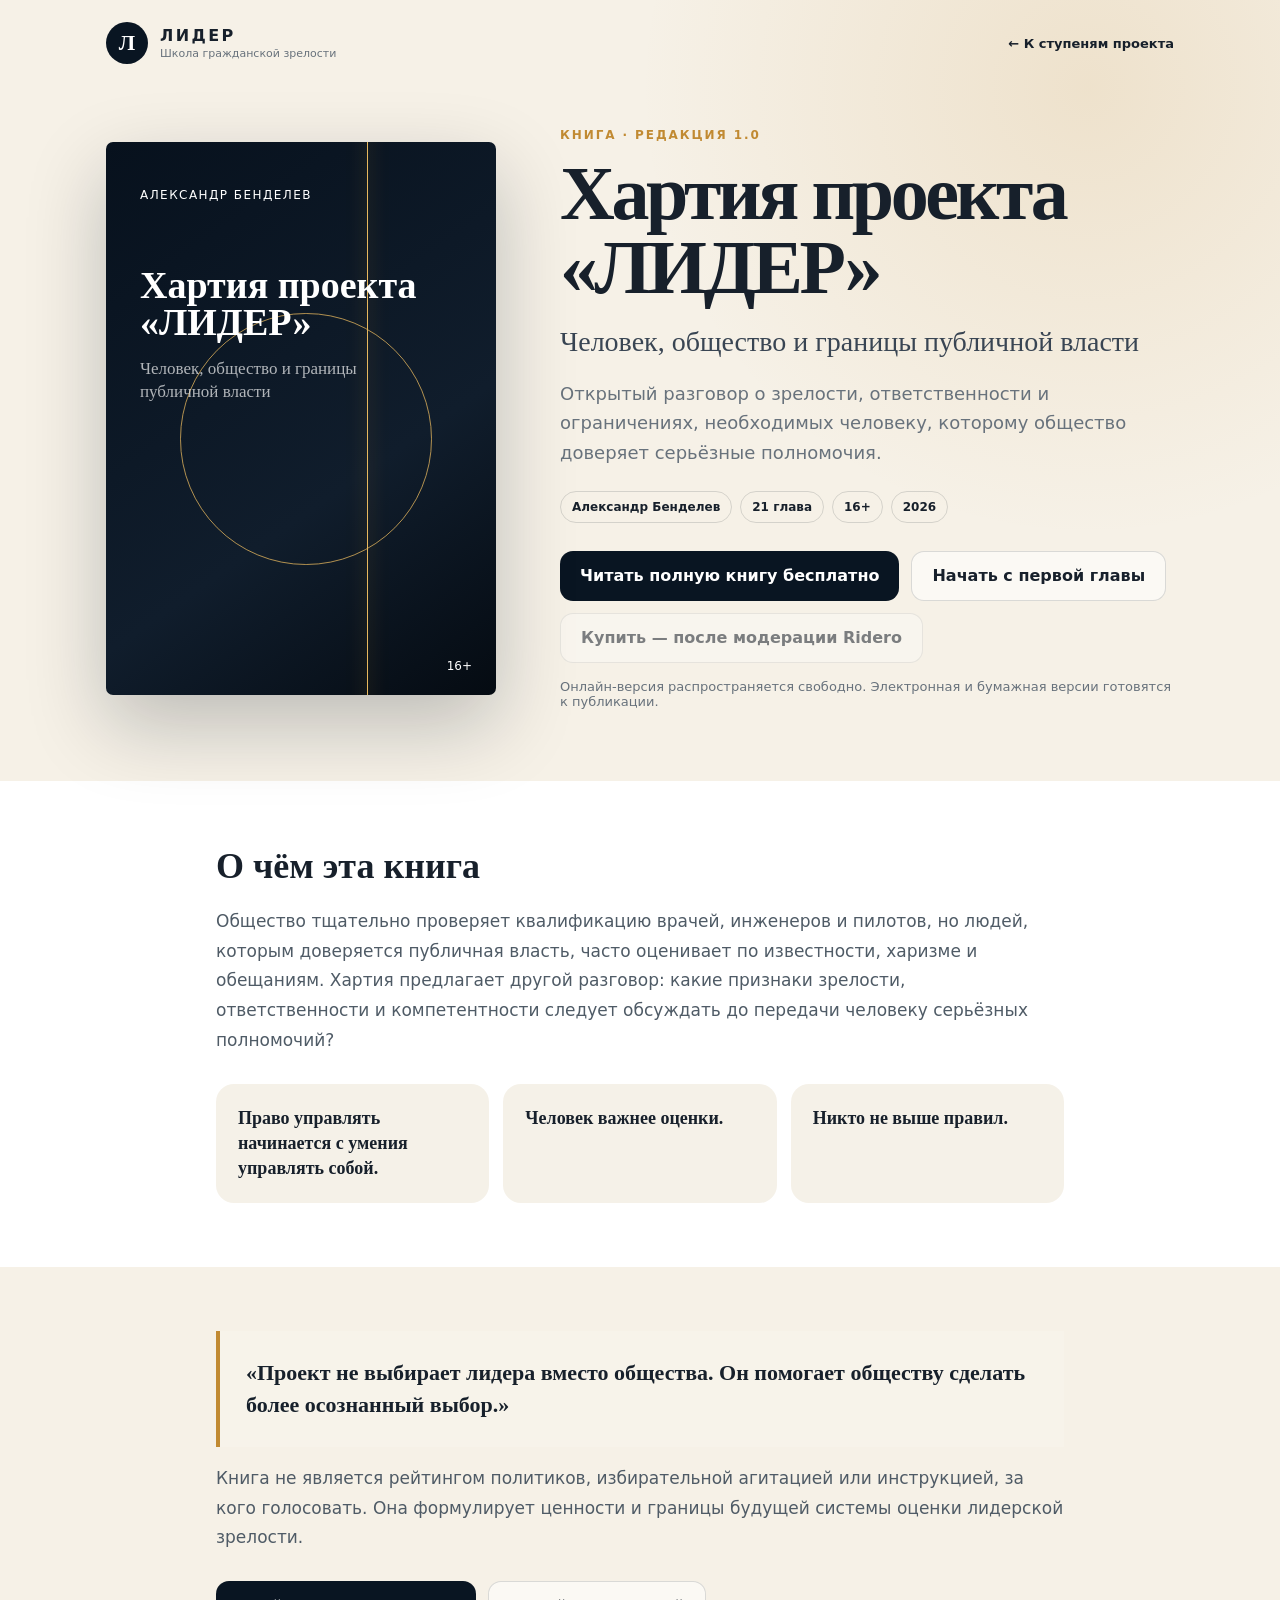
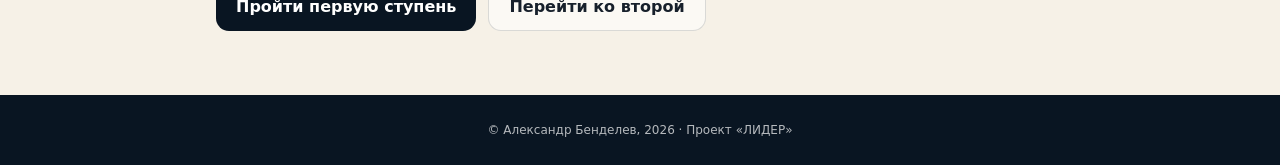
==== book/index.html @ b41b70ba "Добавить страницу книги Хартия проекта ЛИДЕР" ====
<!doctype html><html lang="ru"><head><meta charset="UTF-8"><meta name="viewport" content="width=device-width,initial-scale=1"><meta name="description" content="Хартия проекта ЛИДЕР: человек, общество и границы публичной власти. Читать бесплатно."><title>Хартия проекта «ЛИДЕР» — Александр Бенделев</title><style>
:root{--navy:#091522;--paper:#f6f1e7;--ink:#17202b;--muted:#68727c;--gold:#c18a32;--line:rgba(9,21,34,.14)}*{box-sizing:border-box}body{margin:0;color:var(--ink);background:radial-gradient(circle at 85% 5%,rgba(193,138,50,.15),transparent 28rem),var(--paper);font-family:Inter,system-ui,-apple-system,"Segoe UI",sans-serif}a{color:inherit}.header{display:flex;align-items:center;justify-content:space-between;gap:16px;max-width:1120px;margin:auto;padding:22px 26px}.brand{display:flex;align-items:center;gap:12px;text-decoration:none}.mark{display:grid;place-items:center;width:42px;height:42px;border-radius:50%;color:#fff;background:var(--navy);font:700 22px Georgia}.brand strong{letter-spacing:.15em}.brand small{display:block;color:var(--muted);font-size:11px;margin-top:2px}.back{font-size:13px;font-weight:700;text-decoration:none}.hero{max-width:1120px;margin:auto;padding:42px 26px 72px;display:grid;grid-template-columns:minmax(250px,390px) 1fr;gap:64px;align-items:center}.cover{position:relative;aspect-ratio:148/210;overflow:hidden;padding:46px 34px;color:#fff;background:linear-gradient(145deg,#07111d,#101d2c 62%,#050b12);border-radius:7px;box-shadow:0 30px 80px rgba(9,21,34,.24)}.cover:before{position:absolute;left:67%;top:-8%;width:1px;height:118%;content:"";background:#e8b85e;box-shadow:0 0 18px #d69832}.cover:after{position:absolute;left:19%;top:31%;width:64%;aspect-ratio:1;content:"";border:1px solid rgba(232,184,94,.75);border-radius:50%}.cover .ct{position:relative;z-index:2}.cover .author{font-size:12px;letter-spacing:.12em}.cover h2{margin:65px 0 14px;font:700 38px/.98 Georgia}.cover p{max-width:250px;color:rgba(255,255,255,.68);font:17px/1.35 Georgia}.cover .age{position:absolute;right:24px;bottom:22px;z-index:2;font-size:12px}.eyebrow{color:var(--gold);font-size:12px;font-weight:800;letter-spacing:.16em;text-transform:uppercase}.hero h1{margin:14px 0 18px;font:700 clamp(43px,7vw,76px)/.98 Georgia;letter-spacing:-.045em}.subtitle{font:400 clamp(20px,2.5vw,28px)/1.35 Georgia;color:#394553}.lead{max-width:700px;color:var(--muted);font-size:18px;line-height:1.65}.meta{display:flex;flex-wrap:wrap;gap:8px;margin:23px 0}.meta span{padding:8px 11px;border:1px solid var(--line);border-radius:999px;font-size:12px;font-weight:750}.actions{display:flex;flex-wrap:wrap;gap:12px;margin-top:28px}.button{display:inline-flex;align-items:center;justify-content:center;min-height:50px;padding:0 20px;border-radius:13px;text-decoration:none;font-weight:800}.primary{color:#fff;background:var(--navy)}.secondary{border:1px solid var(--line);background:rgba(255,255,255,.55)}.disabled{cursor:not-allowed;opacity:.55}.note{margin-top:16px;color:var(--muted);font-size:13px}.content{background:#fff}.section{max-width:900px;margin:auto;padding:64px 26px}.section h2{font:700 36px Georgia;margin:0 0 20px}.section p{font-size:17px;line-height:1.75;color:#4f5b66}.principles{display:grid;grid-template-columns:repeat(3,1fr);gap:14px;margin-top:28px}.principle{padding:22px;background:#f5f1e8;border-radius:18px;font:700 18px/1.4 Georgia}.quote{padding:26px;border-left:4px solid var(--gold);background:#f7f3ea;font:700 22px/1.45 Georgia}.footer{padding:28px 26px;color:rgba(255,255,255,.7);background:var(--navy);text-align:center;font-size:12px}@media(max-width:820px){.hero{grid-template-columns:1fr;gap:34px}.cover{max-width:380px;margin:auto}.principles{grid-template-columns:1fr}}@media(max-width:520px){.header{padding:18px}.brand small{display:none}.hero{padding:26px 18px 54px}.section{padding:48px 18px}.actions{display:grid}.button{width:100%}}
</style></head><body><header class="header"><a class="brand" href="../index.html"><span class="mark">Л</span><span><strong>ЛИДЕР</strong><small>Школа гражданской зрелости</small></span></a><a class="back" href="../index.html">← К ступеням проекта</a></header><main><section class="hero"><div class="cover" aria-label="Обложка книги"><div class="ct"><div class="author">АЛЕКСАНДР БЕНДЕЛЕВ</div><h2>Хартия проекта «ЛИДЕР»</h2><p>Человек, общество и границы публичной власти</p></div><div class="age">16+</div></div><div><div class="eyebrow">Книга · редакция 1.0</div><h1>Хартия проекта «ЛИДЕР»</h1><div class="subtitle">Человек, общество и границы публичной власти</div><p class="lead">Открытый разговор о зрелости, ответственности и ограничениях, необходимых человеку, которому общество доверяет серьёзные полномочия.</p><div class="meta"><span>Александр Бенделев</span><span>21 глава</span><span>16+</span><span>2026</span></div><div class="actions"><a class="button primary" href="./read.html">Читать полную книгу бесплатно</a><a class="button secondary" href="./read.html#chapter-01">Начать с первой главы</a><span class="button secondary disabled" aria-disabled="true">Купить — после модерации Ridero</span></div><div class="note">Онлайн-версия распространяется свободно. Электронная и бумажная версии готовятся к публикации.</div></div></section><section class="content"><div class="section"><h2>О чём эта книга</h2><p>Общество тщательно проверяет квалификацию врачей, инженеров и пилотов, но людей, которым доверяется публичная власть, часто оценивает по известности, харизме и обещаниям. Хартия предлагает другой разговор: какие признаки зрелости, ответственности и компетентности следует обсуждать до передачи человеку серьёзных полномочий?</p><div class="principles"><div class="principle">Право управлять начинается с умения управлять собой.</div><div class="principle">Человек важнее оценки.</div><div class="principle">Никто не выше правил.</div></div></div></section><section class="section"><div class="quote">«Проект не выбирает лидера вместо общества. Он помогает обществу сделать более осознанный выбор.»</div><p>Книга не является рейтингом политиков, избирательной агитацией или инструкцией, за кого голосовать. Она формулирует ценности и границы будущей системы оценки лидерской зрелости.</p><div class="actions"><a class="button primary" href="../step-1.html">Пройти первую ступень</a><a class="button secondary" href="../step-2.html">Перейти ко второй</a></div></section></main><footer class="footer">© Александр Бенделев, 2026 · Проект «ЛИДЕР»</footer></body></html>
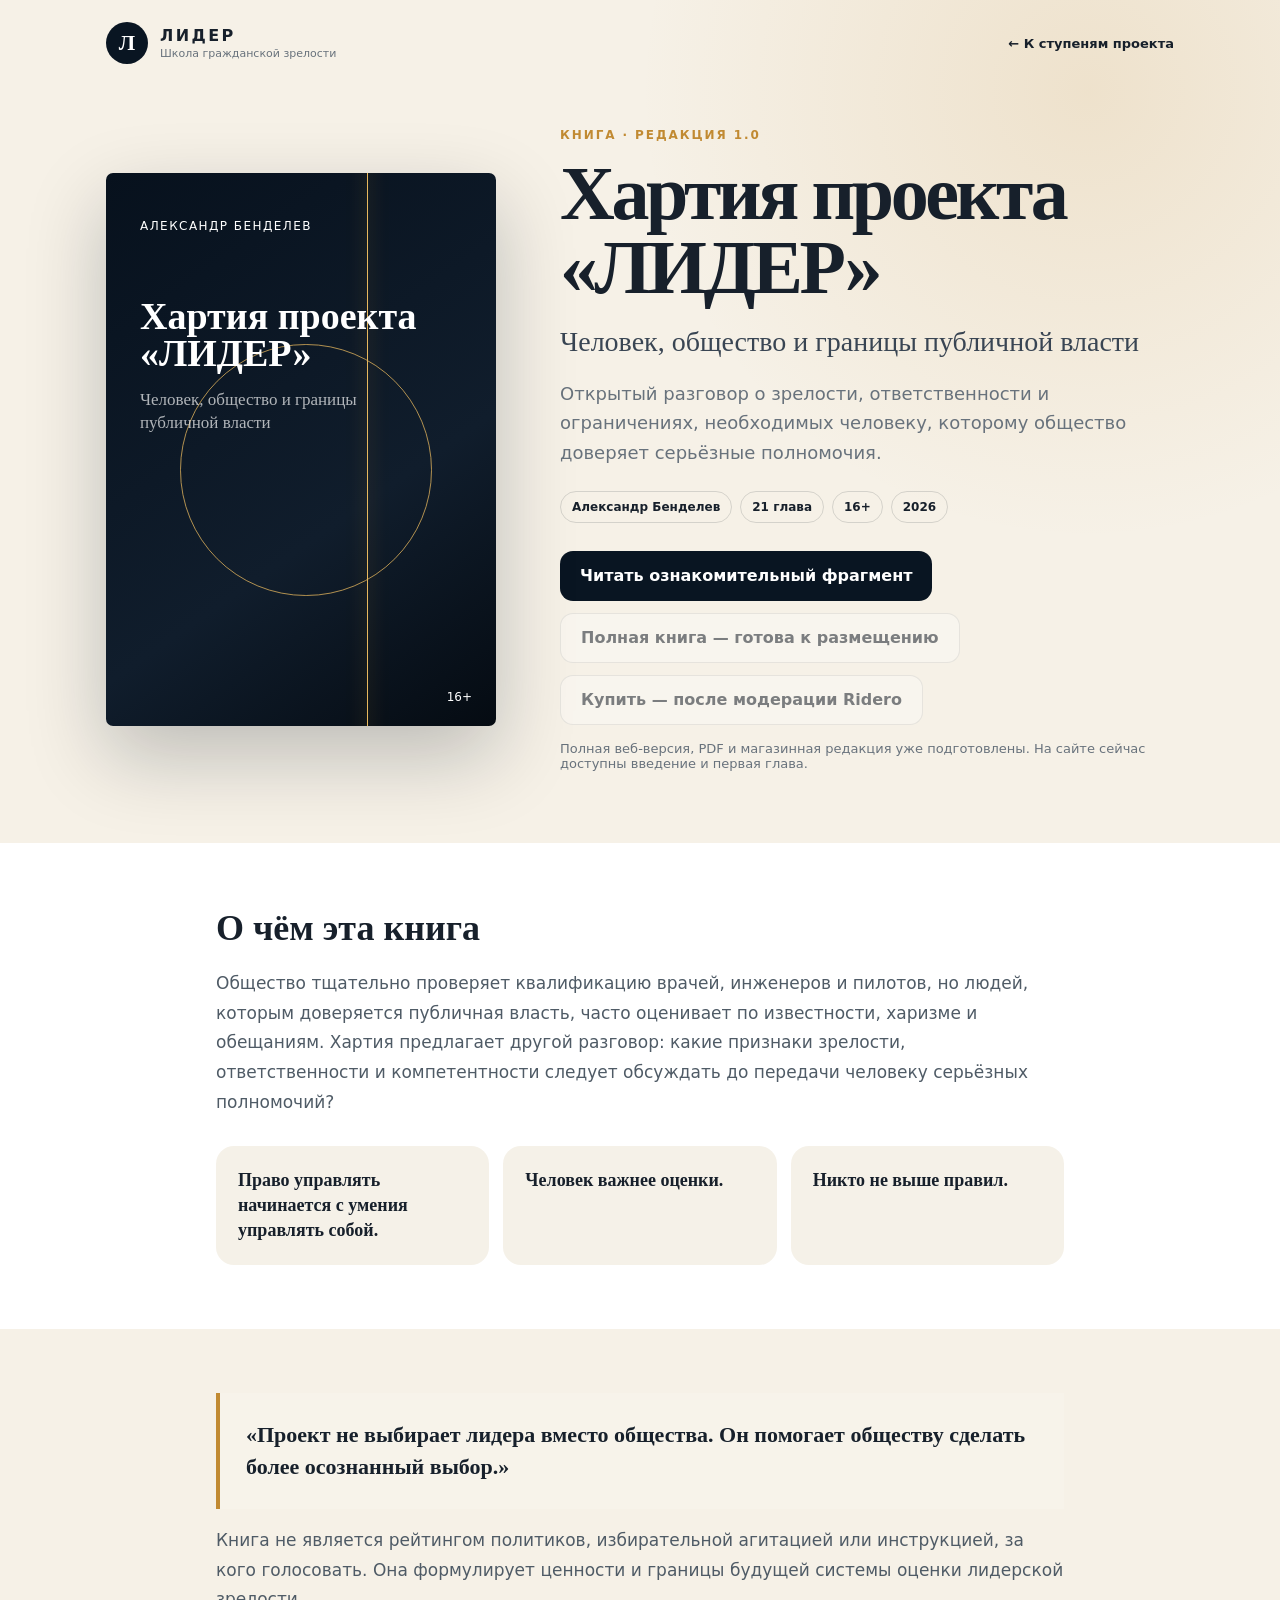
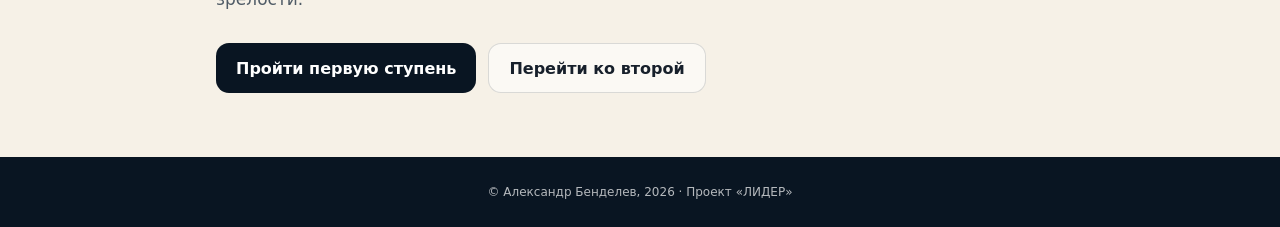
==== commit c396ae18: "Уточнить статус онлайн-редакции Хартии" ====
--- a/book/index.html
+++ b/book/index.html
@@ -1,3 +1,3 @@
 <!doctype html><html lang="ru"><head><meta charset="UTF-8"><meta name="viewport" content="width=device-width,initial-scale=1"><meta name="description" content="Хартия проекта ЛИДЕР: человек, общество и границы публичной власти. Читать бесплатно."><title>Хартия проекта «ЛИДЕР» — Александр Бенделев</title><style>
 :root{--navy:#091522;--paper:#f6f1e7;--ink:#17202b;--muted:#68727c;--gold:#c18a32;--line:rgba(9,21,34,.14)}*{box-sizing:border-box}body{margin:0;color:var(--ink);background:radial-gradient(circle at 85% 5%,rgba(193,138,50,.15),transparent 28rem),var(--paper);font-family:Inter,system-ui,-apple-system,"Segoe UI",sans-serif}a{color:inherit}.header{display:flex;align-items:center;justify-content:space-between;gap:16px;max-width:1120px;margin:auto;padding:22px 26px}.brand{display:flex;align-items:center;gap:12px;text-decoration:none}.mark{display:grid;place-items:center;width:42px;height:42px;border-radius:50%;color:#fff;background:var(--navy);font:700 22px Georgia}.brand strong{letter-spacing:.15em}.brand small{display:block;color:var(--muted);font-size:11px;margin-top:2px}.back{font-size:13px;font-weight:700;text-decoration:none}.hero{max-width:1120px;margin:auto;padding:42px 26px 72px;display:grid;grid-template-columns:minmax(250px,390px) 1fr;gap:64px;align-items:center}.cover{position:relative;aspect-ratio:148/210;overflow:hidden;padding:46px 34px;color:#fff;background:linear-gradient(145deg,#07111d,#101d2c 62%,#050b12);border-radius:7px;box-shadow:0 30px 80px rgba(9,21,34,.24)}.cover:before{position:absolute;left:67%;top:-8%;width:1px;height:118%;content:"";background:#e8b85e;box-shadow:0 0 18px #d69832}.cover:after{position:absolute;left:19%;top:31%;width:64%;aspect-ratio:1;content:"";border:1px solid rgba(232,184,94,.75);border-radius:50%}.cover .ct{position:relative;z-index:2}.cover .author{font-size:12px;letter-spacing:.12em}.cover h2{margin:65px 0 14px;font:700 38px/.98 Georgia}.cover p{max-width:250px;color:rgba(255,255,255,.68);font:17px/1.35 Georgia}.cover .age{position:absolute;right:24px;bottom:22px;z-index:2;font-size:12px}.eyebrow{color:var(--gold);font-size:12px;font-weight:800;letter-spacing:.16em;text-transform:uppercase}.hero h1{margin:14px 0 18px;font:700 clamp(43px,7vw,76px)/.98 Georgia;letter-spacing:-.045em}.subtitle{font:400 clamp(20px,2.5vw,28px)/1.35 Georgia;color:#394553}.lead{max-width:700px;color:var(--muted);font-size:18px;line-height:1.65}.meta{display:flex;flex-wrap:wrap;gap:8px;margin:23px 0}.meta span{padding:8px 11px;border:1px solid var(--line);border-radius:999px;font-size:12px;font-weight:750}.actions{display:flex;flex-wrap:wrap;gap:12px;margin-top:28px}.button{display:inline-flex;align-items:center;justify-content:center;min-height:50px;padding:0 20px;border-radius:13px;text-decoration:none;font-weight:800}.primary{color:#fff;background:var(--navy)}.secondary{border:1px solid var(--line);background:rgba(255,255,255,.55)}.disabled{cursor:not-allowed;opacity:.55}.note{margin-top:16px;color:var(--muted);font-size:13px}.content{background:#fff}.section{max-width:900px;margin:auto;padding:64px 26px}.section h2{font:700 36px Georgia;margin:0 0 20px}.section p{font-size:17px;line-height:1.75;color:#4f5b66}.principles{display:grid;grid-template-columns:repeat(3,1fr);gap:14px;margin-top:28px}.principle{padding:22px;background:#f5f1e8;border-radius:18px;font:700 18px/1.4 Georgia}.quote{padding:26px;border-left:4px solid var(--gold);background:#f7f3ea;font:700 22px/1.45 Georgia}.footer{padding:28px 26px;color:rgba(255,255,255,.7);background:var(--navy);text-align:center;font-size:12px}@media(max-width:820px){.hero{grid-template-columns:1fr;gap:34px}.cover{max-width:380px;margin:auto}.principles{grid-template-columns:1fr}}@media(max-width:520px){.header{padding:18px}.brand small{display:none}.hero{padding:26px 18px 54px}.section{padding:48px 18px}.actions{display:grid}.button{width:100%}}
-</style></head><body><header class="header"><a class="brand" href="../index.html"><span class="mark">Л</span><span><strong>ЛИДЕР</strong><small>Школа гражданской зрелости</small></span></a><a class="back" href="../index.html">← К ступеням проекта</a></header><main><section class="hero"><div class="cover" aria-label="Обложка книги"><div class="ct"><div class="author">АЛЕКСАНДР БЕНДЕЛЕВ</div><h2>Хартия проекта «ЛИДЕР»</h2><p>Человек, общество и границы публичной власти</p></div><div class="age">16+</div></div><div><div class="eyebrow">Книга · редакция 1.0</div><h1>Хартия проекта «ЛИДЕР»</h1><div class="subtitle">Человек, общество и границы публичной власти</div><p class="lead">Открытый разговор о зрелости, ответственности и ограничениях, необходимых человеку, которому общество доверяет серьёзные полномочия.</p><div class="meta"><span>Александр Бенделев</span><span>21 глава</span><span>16+</span><span>2026</span></div><div class="actions"><a class="button primary" href="./read.html">Читать полную книгу бесплатно</a><a class="button secondary" href="./read.html#chapter-01">Начать с первой главы</a><span class="button secondary disabled" aria-disabled="true">Купить — после модерации Ridero</span></div><div class="note">Онлайн-версия распространяется свободно. Электронная и бумажная версии готовятся к публикации.</div></div></section><section class="content"><div class="section"><h2>О чём эта книга</h2><p>Общество тщательно проверяет квалификацию врачей, инженеров и пилотов, но людей, которым доверяется публичная власть, часто оценивает по известности, харизме и обещаниям. Хартия предлагает другой разговор: какие признаки зрелости, ответственности и компетентности следует обсуждать до передачи человеку серьёзных полномочий?</p><div class="principles"><div class="principle">Право управлять начинается с умения управлять собой.</div><div class="principle">Человек важнее оценки.</div><div class="principle">Никто не выше правил.</div></div></div></section><section class="section"><div class="quote">«Проект не выбирает лидера вместо общества. Он помогает обществу сделать более осознанный выбор.»</div><p>Книга не является рейтингом политиков, избирательной агитацией или инструкцией, за кого голосовать. Она формулирует ценности и границы будущей системы оценки лидерской зрелости.</p><div class="actions"><a class="button primary" href="../step-1.html">Пройти первую ступень</a><a class="button secondary" href="../step-2.html">Перейти ко второй</a></div></section></main><footer class="footer">© Александр Бенделев, 2026 · Проект «ЛИДЕР»</footer></body></html>+</style></head><body><header class="header"><a class="brand" href="../index.html"><span class="mark">Л</span><span><strong>ЛИДЕР</strong><small>Школа гражданской зрелости</small></span></a><a class="back" href="../index.html">← К ступеням проекта</a></header><main><section class="hero"><div class="cover" aria-label="Обложка книги"><div class="ct"><div class="author">АЛЕКСАНДР БЕНДЕЛЕВ</div><h2>Хартия проекта «ЛИДЕР»</h2><p>Человек, общество и границы публичной власти</p></div><div class="age">16+</div></div><div><div class="eyebrow">Книга · редакция 1.0</div><h1>Хартия проекта «ЛИДЕР»</h1><div class="subtitle">Человек, общество и границы публичной власти</div><p class="lead">Открытый разговор о зрелости, ответственности и ограничениях, необходимых человеку, которому общество доверяет серьёзные полномочия.</p><div class="meta"><span>Александр Бенделев</span><span>21 глава</span><span>16+</span><span>2026</span></div><div class="actions"><a class="button primary" href="./read.html">Читать ознакомительный фрагмент</a><span class="button secondary disabled" aria-disabled="true">Полная книга — готова к размещению</span><span class="button secondary disabled" aria-disabled="true">Купить — после модерации Ridero</span></div><div class="note">Полная веб-версия, PDF и магазинная редакция уже подготовлены. На сайте сейчас доступны введение и первая глава.</div></div></section><section class="content"><div class="section"><h2>О чём эта книга</h2><p>Общество тщательно проверяет квалификацию врачей, инженеров и пилотов, но людей, которым доверяется публичная власть, часто оценивает по известности, харизме и обещаниям. Хартия предлагает другой разговор: какие признаки зрелости, ответственности и компетентности следует обсуждать до передачи человеку серьёзных полномочий?</p><div class="principles"><div class="principle">Право управлять начинается с умения управлять собой.</div><div class="principle">Человек важнее оценки.</div><div class="principle">Никто не выше правил.</div></div></div></section><section class="section"><div class="quote">«Проект не выбирает лидера вместо общества. Он помогает обществу сделать более осознанный выбор.»</div><p>Книга не является рейтингом политиков, избирательной агитацией или инструкцией, за кого голосовать. Она формулирует ценности и границы будущей системы оценки лидерской зрелости.</p><div class="actions"><a class="button primary" href="../step-1.html">Пройти первую ступень</a><a class="button secondary" href="../step-2.html">Перейти ко второй</a></div></section></main><footer class="footer">© Александр Бенделев, 2026 · Проект «ЛИДЕР»</footer></body></html>
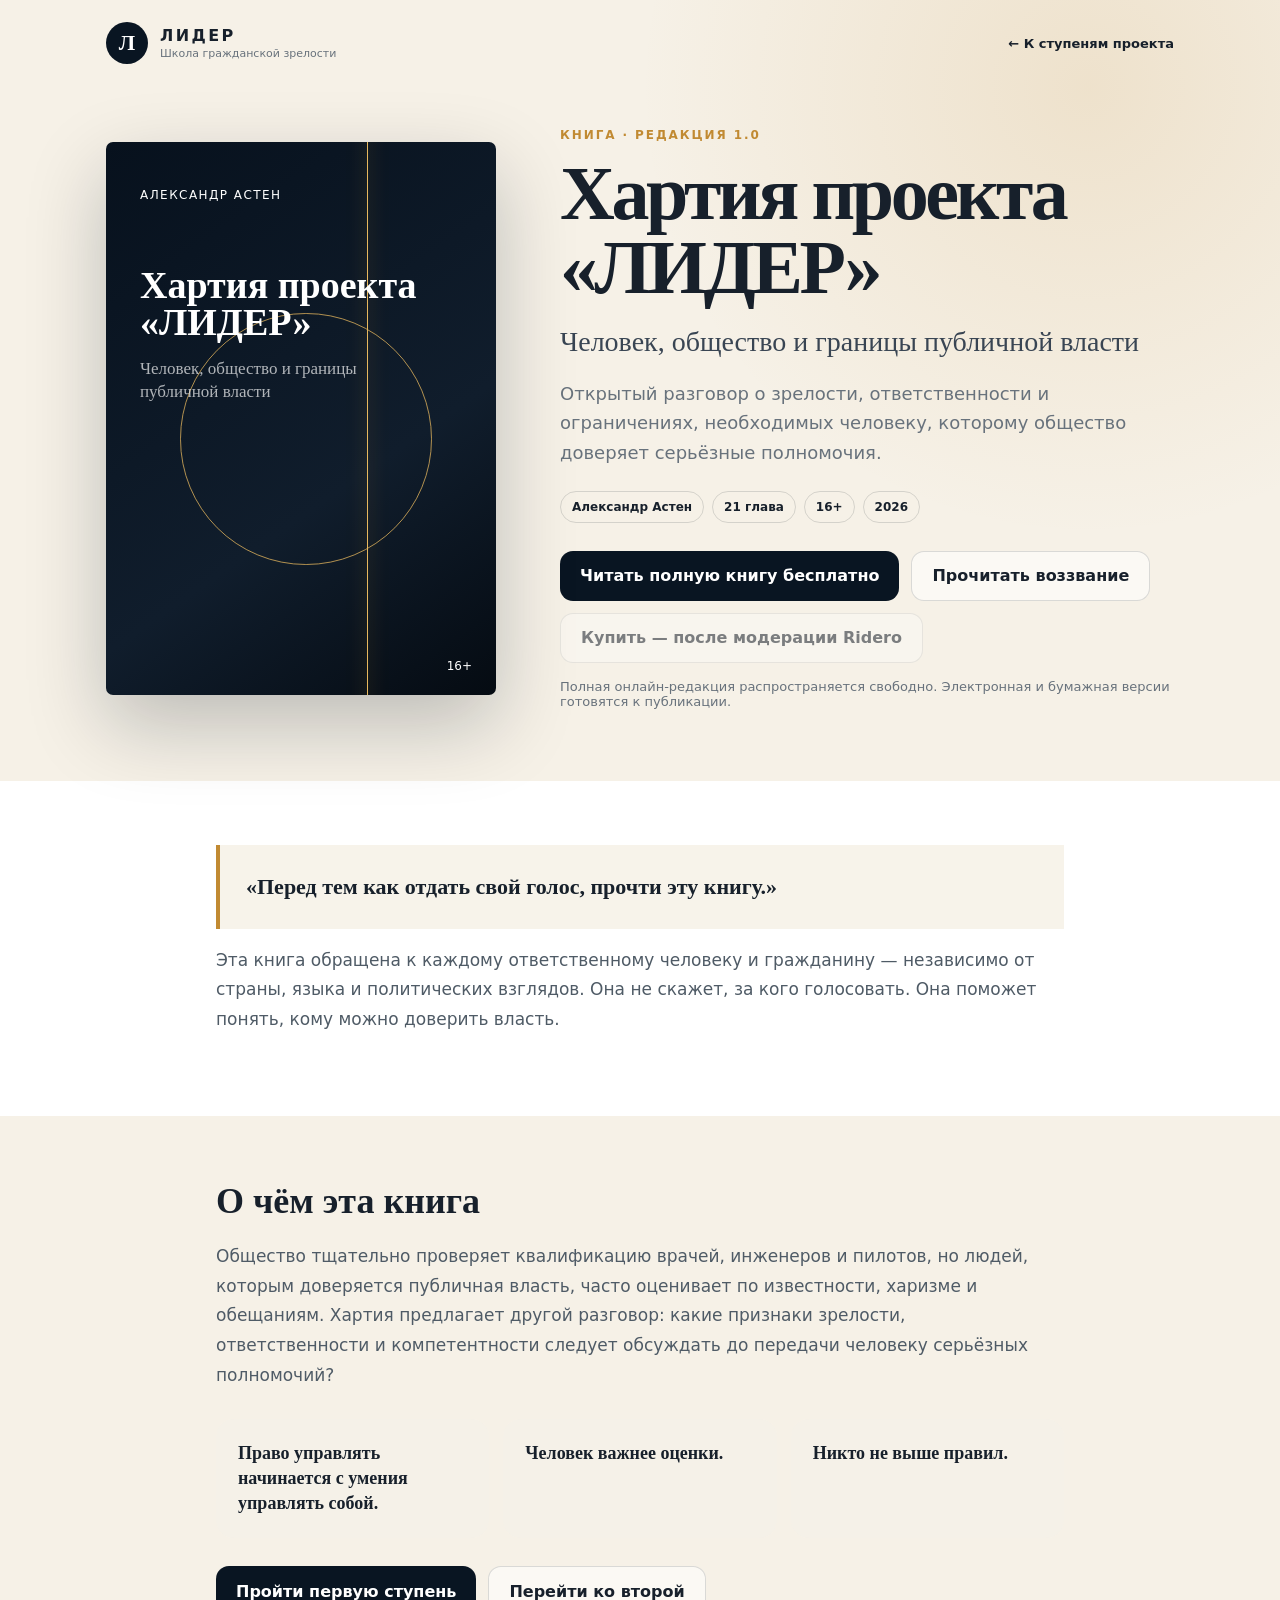
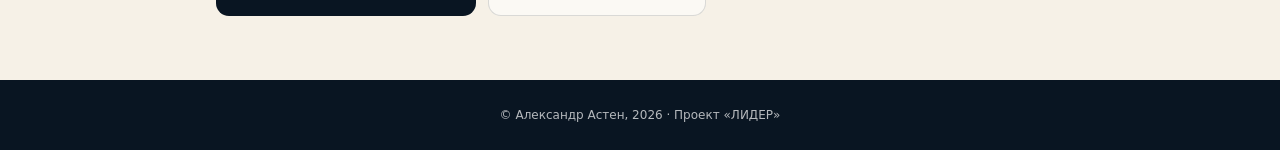
==== commit 4ad56d91: "Обновить страницу книги: Александр Астен и воззвание к читателю" ====
--- a/book/index.html
+++ b/book/index.html
@@ -1,3 +1,3 @@
-<!doctype html><html lang="ru"><head><meta charset="UTF-8"><meta name="viewport" content="width=device-width,initial-scale=1"><meta name="description" content="Хартия проекта ЛИДЕР: человек, общество и границы публичной власти. Читать бесплатно."><title>Хартия проекта «ЛИДЕР» — Александр Бенделев</title><style>
+<!doctype html><html lang="ru"><head><meta charset="UTF-8"><meta name="viewport" content="width=device-width,initial-scale=1"><meta name="description" content="Хартия проекта ЛИДЕР — Александр Астен. Человек, общество и границы публичной власти. Читать бесплатно."><title>Хартия проекта «ЛИДЕР» — Александр Астен</title><style>
 :root{--navy:#091522;--paper:#f6f1e7;--ink:#17202b;--muted:#68727c;--gold:#c18a32;--line:rgba(9,21,34,.14)}*{box-sizing:border-box}body{margin:0;color:var(--ink);background:radial-gradient(circle at 85% 5%,rgba(193,138,50,.15),transparent 28rem),var(--paper);font-family:Inter,system-ui,-apple-system,"Segoe UI",sans-serif}a{color:inherit}.header{display:flex;align-items:center;justify-content:space-between;gap:16px;max-width:1120px;margin:auto;padding:22px 26px}.brand{display:flex;align-items:center;gap:12px;text-decoration:none}.mark{display:grid;place-items:center;width:42px;height:42px;border-radius:50%;color:#fff;background:var(--navy);font:700 22px Georgia}.brand strong{letter-spacing:.15em}.brand small{display:block;color:var(--muted);font-size:11px;margin-top:2px}.back{font-size:13px;font-weight:700;text-decoration:none}.hero{max-width:1120px;margin:auto;padding:42px 26px 72px;display:grid;grid-template-columns:minmax(250px,390px) 1fr;gap:64px;align-items:center}.cover{position:relative;aspect-ratio:148/210;overflow:hidden;padding:46px 34px;color:#fff;background:linear-gradient(145deg,#07111d,#101d2c 62%,#050b12);border-radius:7px;box-shadow:0 30px 80px rgba(9,21,34,.24)}.cover:before{position:absolute;left:67%;top:-8%;width:1px;height:118%;content:"";background:#e8b85e;box-shadow:0 0 18px #d69832}.cover:after{position:absolute;left:19%;top:31%;width:64%;aspect-ratio:1;content:"";border:1px solid rgba(232,184,94,.75);border-radius:50%}.cover .ct{position:relative;z-index:2}.cover .author{font-size:12px;letter-spacing:.12em}.cover h2{margin:65px 0 14px;font:700 38px/.98 Georgia}.cover p{max-width:250px;color:rgba(255,255,255,.68);font:17px/1.35 Georgia}.cover .age{position:absolute;right:24px;bottom:22px;z-index:2;font-size:12px}.eyebrow{color:var(--gold);font-size:12px;font-weight:800;letter-spacing:.16em;text-transform:uppercase}.hero h1{margin:14px 0 18px;font:700 clamp(43px,7vw,76px)/.98 Georgia;letter-spacing:-.045em}.subtitle{font:400 clamp(20px,2.5vw,28px)/1.35 Georgia;color:#394553}.lead{max-width:700px;color:var(--muted);font-size:18px;line-height:1.65}.meta{display:flex;flex-wrap:wrap;gap:8px;margin:23px 0}.meta span{padding:8px 11px;border:1px solid var(--line);border-radius:999px;font-size:12px;font-weight:750}.actions{display:flex;flex-wrap:wrap;gap:12px;margin-top:28px}.button{display:inline-flex;align-items:center;justify-content:center;min-height:50px;padding:0 20px;border-radius:13px;text-decoration:none;font-weight:800}.primary{color:#fff;background:var(--navy)}.secondary{border:1px solid var(--line);background:rgba(255,255,255,.55)}.disabled{cursor:not-allowed;opacity:.55}.note{margin-top:16px;color:var(--muted);font-size:13px}.content{background:#fff}.section{max-width:900px;margin:auto;padding:64px 26px}.section h2{font:700 36px Georgia;margin:0 0 20px}.section p{font-size:17px;line-height:1.75;color:#4f5b66}.principles{display:grid;grid-template-columns:repeat(3,1fr);gap:14px;margin-top:28px}.principle{padding:22px;background:#f5f1e8;border-radius:18px;font:700 18px/1.4 Georgia}.quote{padding:26px;border-left:4px solid var(--gold);background:#f7f3ea;font:700 22px/1.45 Georgia}.footer{padding:28px 26px;color:rgba(255,255,255,.7);background:var(--navy);text-align:center;font-size:12px}@media(max-width:820px){.hero{grid-template-columns:1fr;gap:34px}.cover{max-width:380px;margin:auto}.principles{grid-template-columns:1fr}}@media(max-width:520px){.header{padding:18px}.brand small{display:none}.hero{padding:26px 18px 54px}.section{padding:48px 18px}.actions{display:grid}.button{width:100%}}
-</style></head><body><header class="header"><a class="brand" href="../index.html"><span class="mark">Л</span><span><strong>ЛИДЕР</strong><small>Школа гражданской зрелости</small></span></a><a class="back" href="../index.html">← К ступеням проекта</a></header><main><section class="hero"><div class="cover" aria-label="Обложка книги"><div class="ct"><div class="author">АЛЕКСАНДР БЕНДЕЛЕВ</div><h2>Хартия проекта «ЛИДЕР»</h2><p>Человек, общество и границы публичной власти</p></div><div class="age">16+</div></div><div><div class="eyebrow">Книга · редакция 1.0</div><h1>Хартия проекта «ЛИДЕР»</h1><div class="subtitle">Человек, общество и границы публичной власти</div><p class="lead">Открытый разговор о зрелости, ответственности и ограничениях, необходимых человеку, которому общество доверяет серьёзные полномочия.</p><div class="meta"><span>Александр Бенделев</span><span>21 глава</span><span>16+</span><span>2026</span></div><div class="actions"><a class="button primary" href="./read.html">Читать ознакомительный фрагмент</a><span class="button secondary disabled" aria-disabled="true">Полная книга — готова к размещению</span><span class="button secondary disabled" aria-disabled="true">Купить — после модерации Ridero</span></div><div class="note">Полная веб-версия, PDF и магазинная редакция уже подготовлены. На сайте сейчас доступны введение и первая глава.</div></div></section><section class="content"><div class="section"><h2>О чём эта книга</h2><p>Общество тщательно проверяет квалификацию врачей, инженеров и пилотов, но людей, которым доверяется публичная власть, часто оценивает по известности, харизме и обещаниям. Хартия предлагает другой разговор: какие признаки зрелости, ответственности и компетентности следует обсуждать до передачи человеку серьёзных полномочий?</p><div class="principles"><div class="principle">Право управлять начинается с умения управлять собой.</div><div class="principle">Человек важнее оценки.</div><div class="principle">Никто не выше правил.</div></div></div></section><section class="section"><div class="quote">«Проект не выбирает лидера вместо общества. Он помогает обществу сделать более осознанный выбор.»</div><p>Книга не является рейтингом политиков, избирательной агитацией или инструкцией, за кого голосовать. Она формулирует ценности и границы будущей системы оценки лидерской зрелости.</p><div class="actions"><a class="button primary" href="../step-1.html">Пройти первую ступень</a><a class="button secondary" href="../step-2.html">Перейти ко второй</a></div></section></main><footer class="footer">© Александр Бенделев, 2026 · Проект «ЛИДЕР»</footer></body></html>+</style></head><body><header class="header"><a class="brand" href="../index.html"><span class="mark">Л</span><span><strong>ЛИДЕР</strong><small>Школа гражданской зрелости</small></span></a><a class="back" href="../index.html">← К ступеням проекта</a></header><main><section class="hero"><div class="cover" aria-label="Обложка книги"><div class="ct"><div class="author">АЛЕКСАНДР АСТЕН</div><h2>Хартия проекта «ЛИДЕР»</h2><p>Человек, общество и границы публичной власти</p></div><div class="age">16+</div></div><div><div class="eyebrow">Книга · редакция 1.0</div><h1>Хартия проекта «ЛИДЕР»</h1><div class="subtitle">Человек, общество и границы публичной власти</div><p class="lead">Открытый разговор о зрелости, ответственности и ограничениях, необходимых человеку, которому общество доверяет серьёзные полномочия.</p><div class="meta"><span>Александр Астен</span><span>21 глава</span><span>16+</span><span>2026</span></div><div class="actions"><a class="button primary" href="./read.html">Читать полную книгу бесплатно</a><a class="button secondary" href="./read.html#appeal">Прочитать воззвание</a><span class="button secondary disabled" aria-disabled="true">Купить — после модерации Ridero</span></div><div class="note">Полная онлайн-редакция распространяется свободно. Электронная и бумажная версии готовятся к публикации.</div></div></section><section class="content"><div class="section"><div class="quote">«Перед тем как отдать свой голос, прочти эту книгу.»</div><p>Эта книга обращена к каждому ответственному человеку и гражданину — независимо от страны, языка и политических взглядов. Она не скажет, за кого голосовать. Она поможет понять, кому можно доверить власть.</p></div></section><section class="section"><h2>О чём эта книга</h2><p>Общество тщательно проверяет квалификацию врачей, инженеров и пилотов, но людей, которым доверяется публичная власть, часто оценивает по известности, харизме и обещаниям. Хартия предлагает другой разговор: какие признаки зрелости, ответственности и компетентности следует обсуждать до передачи человеку серьёзных полномочий?</p><div class="principles"><div class="principle">Право управлять начинается с умения управлять собой.</div><div class="principle">Человек важнее оценки.</div><div class="principle">Никто не выше правил.</div></div><div class="actions"><a class="button primary" href="../step-1.html">Пройти первую ступень</a><a class="button secondary" href="../step-2.html">Перейти ко второй</a></div></section></main><footer class="footer">© Александр Астен, 2026 · Проект «ЛИДЕР»</footer></body></html>
